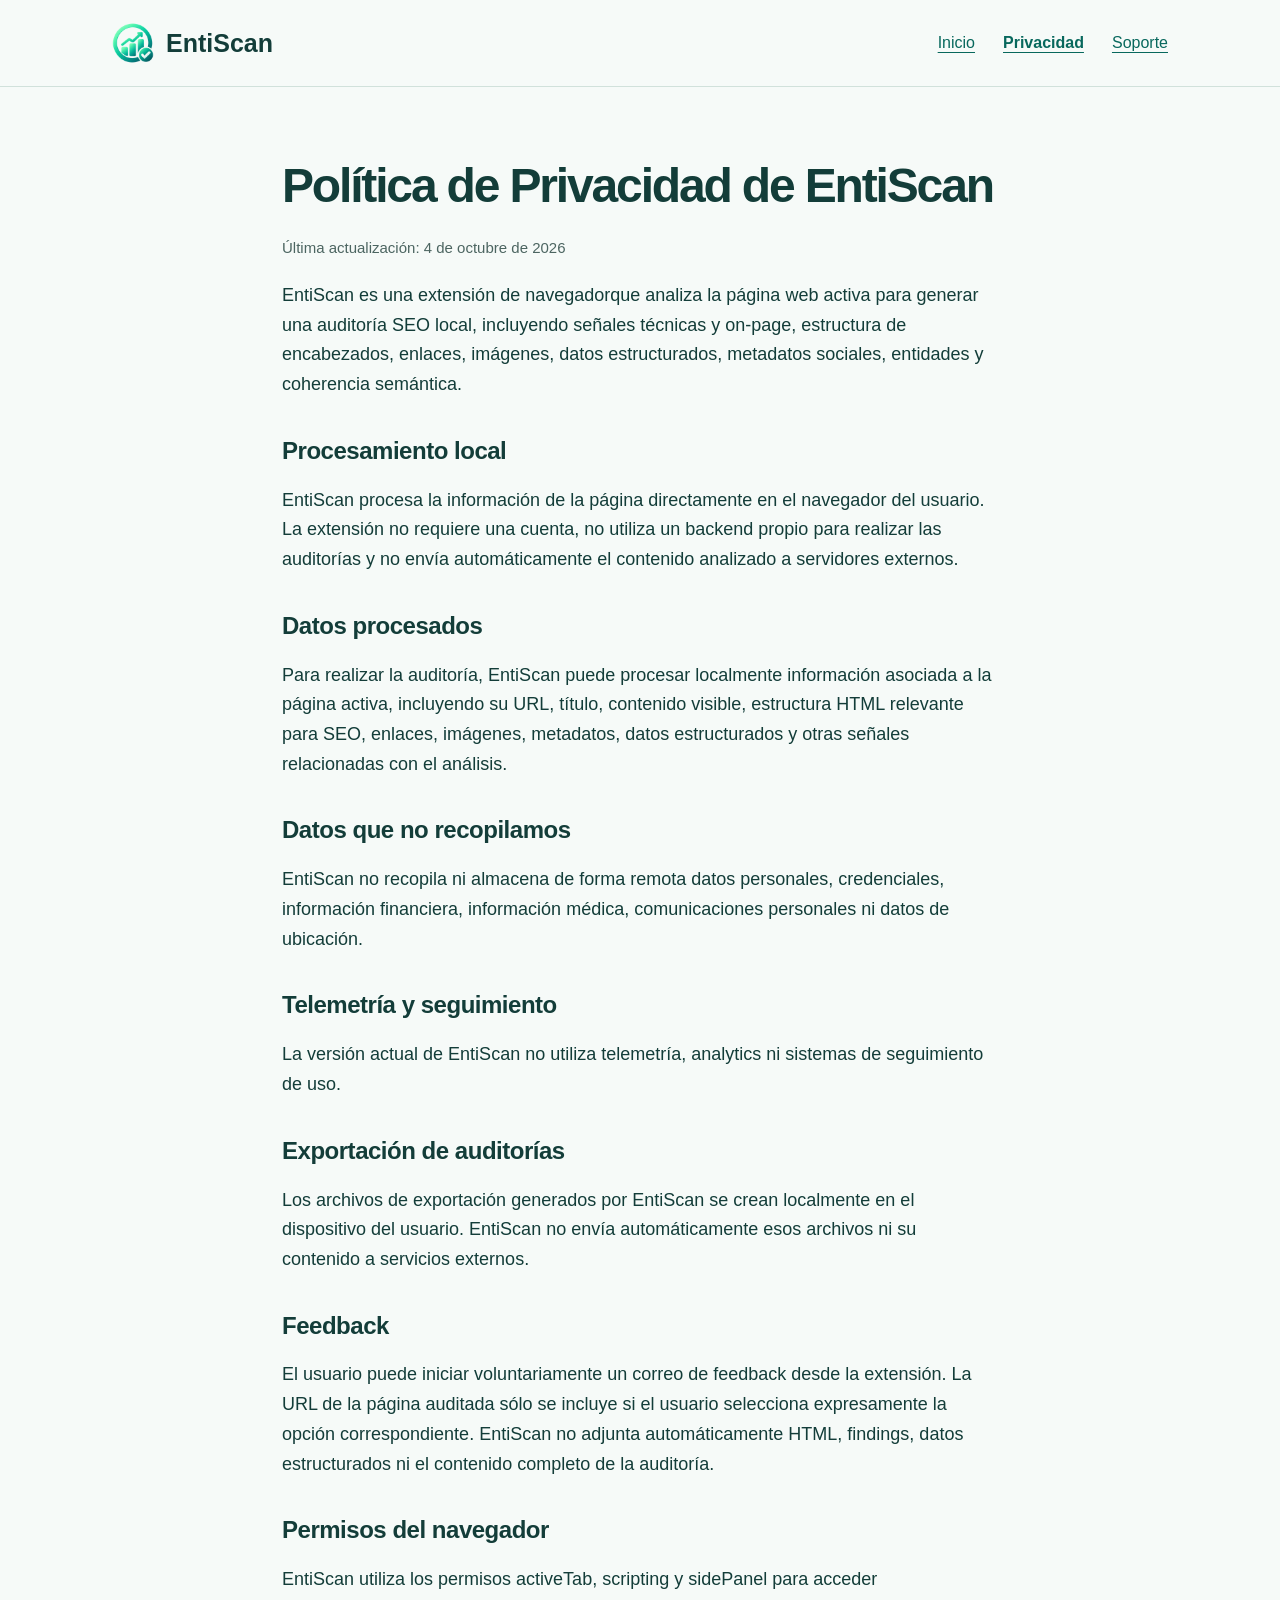
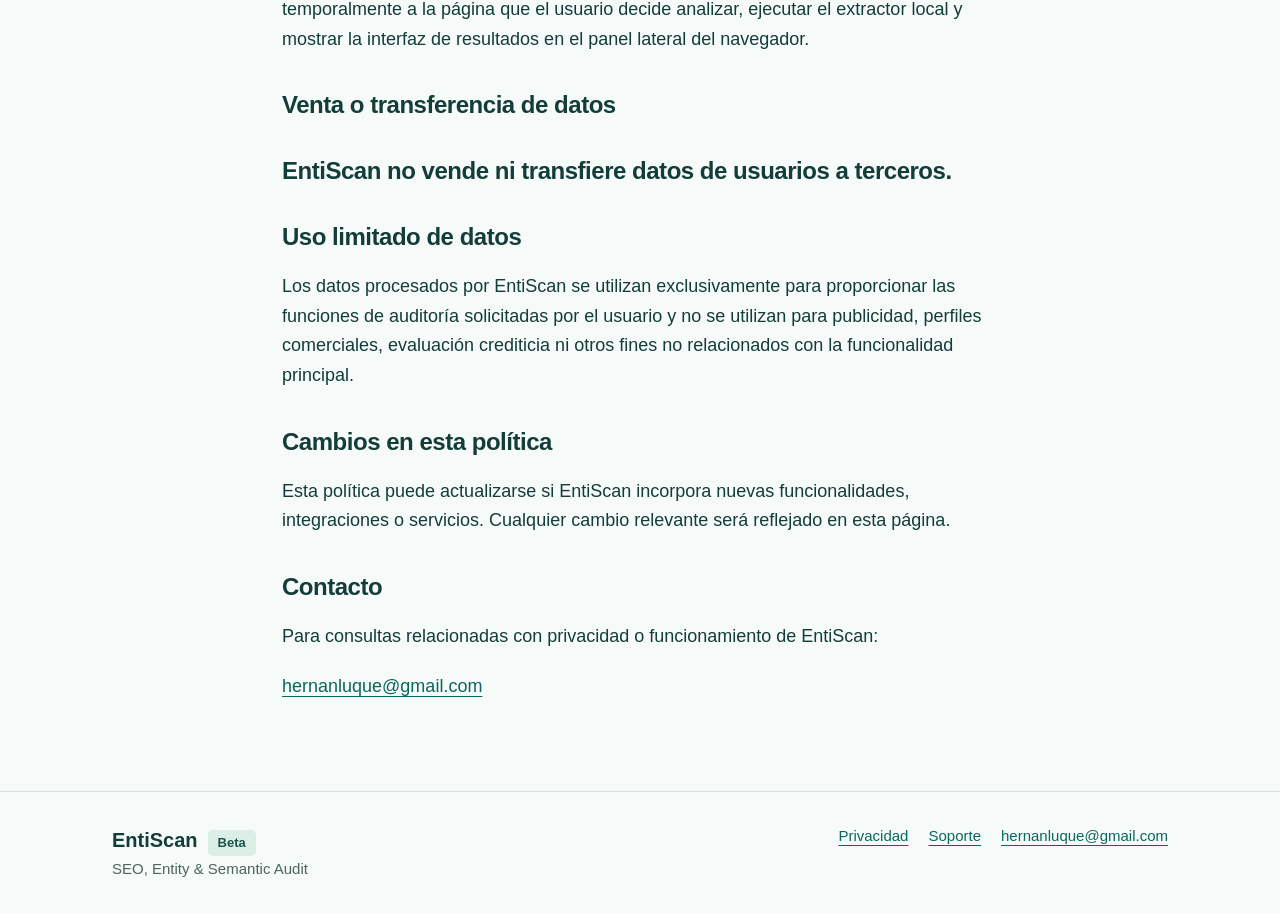
==== privacy/index.html @ ef3b797d "Create minimal EntiScan public site and Pages deployment" ====
<!doctype html>
<html lang="es-AR"><head><meta charset="utf-8"><meta name="viewport" content="width=device-width, initial-scale=1"><title>Política de Privacidad de EntiScan</title><meta name="description" content="Conocé cómo EntiScan procesa las auditorías localmente, sus permisos y su política de privacidad, sin telemetría ni seguimiento."><meta name="robots" content="index, follow"><link rel="canonical" href="https://luquemariano.github.io/entiscan-site/privacy/"><meta property="og:type" content="website"><meta property="og:locale" content="es_AR"><meta property="og:site_name" content="EntiScan"><meta property="og:title" content="Política de Privacidad de EntiScan"><meta property="og:description" content="Conocé cómo EntiScan procesa las auditorías localmente, sus permisos y su política de privacidad, sin telemetría ni seguimiento."><meta property="og:url" content="https://luquemariano.github.io/entiscan-site/privacy/"><meta property="og:image" content="https://luquemariano.github.io/entiscan-site/assets/entiscan.png"><meta property="og:image:alt" content="Icono EntiScan"><link rel="icon" type="image/png" href="../assets/entiscan.png"><link rel="stylesheet" href="../styles.css"></head>
<body><a class="skip" href="#contenido">Saltar al contenido</a><header><div class="wrap bar"><a class="brand" href="../"><img src="../assets/entiscan.png" alt="" width="42" height="42">EntiScan</a><nav aria-label="Navegación principal"><a href="../">Inicio</a><a href="../privacy/" aria-current="page">Privacidad</a><a href="../support/">Soporte</a></nav></div></header><main id="contenido" class="wrap document"><h1>Política de Privacidad de EntiScan</h1><p class="updated">Última actualización: <time datetime="2026-10-04">4 de octubre de 2026</time></p><p>EntiScan es una extensión de navegadorque analiza la página web activa para generar una auditoría SEO local, incluyendo señales técnicas y on-page, estructura de encabezados, enlaces, imágenes, datos estructurados, metadatos sociales, entidades y coherencia semántica.</p><h2>Procesamiento local</h2><p>EntiScan procesa la información de la página directamente en el navegador del usuario. La extensión no requiere una cuenta, no utiliza un backend propio para realizar las auditorías y no envía automáticamente el contenido analizado a servidores externos.</p><h2>Datos procesados</h2><p>Para realizar la auditoría, EntiScan puede procesar localmente información asociada a la página activa, incluyendo su URL, título, contenido visible, estructura HTML relevante para SEO, enlaces, imágenes, metadatos, datos estructurados y otras señales relacionadas con el análisis.</p><h2>Datos que no recopilamos</h2><p>EntiScan no recopila ni almacena de forma remota datos personales, credenciales, información financiera, información médica, comunicaciones personales ni datos de ubicación.</p><h2>Telemetría y seguimiento</h2><p>La versión actual de EntiScan no utiliza telemetría, analytics ni sistemas de seguimiento de uso.</p><h2>Exportación de auditorías</h2><p>Los archivos de exportación generados por EntiScan se crean localmente en el dispositivo del usuario. EntiScan no envía automáticamente esos archivos ni su contenido a servicios externos.</p><h2>Feedback</h2><p>El usuario puede iniciar voluntariamente un correo de feedback desde la extensión. La URL de la página auditada sólo se incluye si el usuario selecciona expresamente la opción correspondiente. EntiScan no adjunta automáticamente HTML, findings, datos estructurados ni el contenido completo de la auditoría.</p><h2>Permisos del navegador</h2><p>EntiScan utiliza los permisos activeTab, scripting y sidePanel para acceder temporalmente a la página que el usuario decide analizar, ejecutar el extractor local y mostrar la interfaz de resultados en el panel lateral del navegador.</p><h2>Venta o transferencia de datos</h2><h2>EntiScan no vende ni transfiere datos de usuarios a terceros.</h2><h2>Uso limitado de datos</h2><p>Los datos procesados por EntiScan se utilizan exclusivamente para proporcionar las funciones de auditoría solicitadas por el usuario y no se utilizan para publicidad, perfiles comerciales, evaluación crediticia ni otros fines no relacionados con la funcionalidad principal.</p><h2>Cambios en esta política</h2><p>Esta política puede actualizarse si EntiScan incorpora nuevas funcionalidades, integraciones o servicios. Cualquier cambio relevante será reflejado en esta página.</p><h2>Contacto</h2><p>Para consultas relacionadas con privacidad o funcionamiento de EntiScan:</p><p><a href="mailto:hernanluque@gmail.com">hernanluque@gmail.com</a></p></main><footer><div class="wrap footer-row"><div><strong>EntiScan</strong><span class="badge">Beta</span><br>SEO, Entity &amp; Semantic Audit</div><div class="footer-links"><a href="../privacy/">Privacidad</a><a href="../support/">Soporte</a><a href="mailto:hernanluque@gmail.com">hernanluque@gmail.com</a></div></div></footer></body></html>
---- styles.css ----
:root{--ink:#133d39;--muted:#4c6561;--teal:#08685d;--line:#d1e1db;--paper:#f6faf8;--white:#fff;--radius:18px}*{box-sizing:border-box}body{margin:0;background:var(--paper);color:var(--ink);font-family:Calibri,'Segoe UI',sans-serif;font-size:18px;line-height:1.65}a{color:var(--teal);text-underline-offset:4px}a:hover{text-decoration-thickness:2px}:focus-visible{outline:3px solid #b55a12;outline-offset:5px}.skip{position:absolute;left:16px;top:-100px;background:white;padding:12px;z-index:2}.skip:focus{top:12px}.wrap{max-width:1120px;margin:auto;padding:0 32px}header{border-bottom:1px solid var(--line)}.bar{display:flex;align-items:center;justify-content:space-between;gap:24px;padding-top:22px;padding-bottom:22px}.brand{display:flex;align-items:center;gap:12px;text-decoration:none;color:var(--ink);font-size:25px;font-weight:700}.brand img{width:42px;height:42px}nav{display:flex;gap:28px;font-size:16px}nav a{padding:8px 0}nav [aria-current]{font-weight:700}.hero{padding:78px 0 70px;display:grid;grid-template-columns:1.4fr 1fr;gap:70px;align-items:center}.descriptor{font-size:15px;letter-spacing:.04em}.badge{display:inline-block;background:#daeee6;color:#175547;padding:2px 10px;border-radius:5px;font-size:13px;font-weight:700;margin-left:10px}h1{font-size:clamp(38px,5vw,66px);line-height:1.08;letter-spacing:-.045em;margin:24px 0}h2{line-height:1.25;font-size:26px;letter-spacing:-.02em}p{margin:0 0 20px}.intro{color:var(--muted);font-size:20px;max-width:660px}.actions{display:flex;gap:22px;align-items:center;flex-wrap:wrap;margin-top:30px}.store{display:inline-block;border:0;border-radius:8px;background:var(--ink);color:white;padding:14px 20px;font:inherit;font-weight:600}.store small{display:block;font-size:13px;font-weight:400;color:#d4e7e1}.note{font-size:14px;color:var(--muted);margin-top:12px}.evidence{background:#e5f1eb;border:1px solid #c5ddd2;border-radius:var(--radius);padding:32px}.evidence img{width:86px;height:86px;margin-bottom:30px}.evidence h2{font-size:30px;margin:0 0 16px}.evidence ul{list-style:none;padding:0;margin:0}.evidence li{padding:12px 0;border-top:1px solid #bfd7cc}.evidence li::before{content:'✓';margin-right:12px;color:var(--teal)}.features{border-top:1px solid var(--line);padding:32px 0 60px}.feature{display:grid;grid-template-columns:60px 270px 1fr;gap:18px;border-bottom:1px solid var(--line);padding:24px 0;align-items:baseline}.feature span{font-size:14px;color:var(--teal)}.feature h2{font-size:21px;margin:0}.feature p{margin:0;color:var(--muted)}footer{border-top:1px solid var(--line);padding:32px 0;font-size:15px;color:var(--muted)}.footer-row{display:flex;justify-content:space-between;gap:24px;flex-wrap:wrap}.footer-row strong{color:var(--ink);font-size:20px}.footer-links{display:flex;gap:20px;flex-wrap:wrap}.document{max-width:780px;padding-top:55px;padding-bottom:70px}.document h1{font-size:clamp(36px,5vw,48px);margin-top:18px}.document h2{margin-top:36px;font-size:24px}.document li{padding:5px 0}.updated{font-size:15px;color:var(--muted)}code{font-size:.9em}@media(max-width:760px){.wrap{padding-left:22px;padding-right:22px}.bar{gap:14px;flex-wrap:wrap}nav{gap:22px}.hero{grid-template-columns:1fr;gap:32px;padding:42px 0}.evidence{padding:24px}.evidence img{margin-bottom:16px}.feature{grid-template-columns:30px 1fr;gap:12px}.feature p{grid-column:2}.intro{font-size:18px}.document{padding-top:32px}}
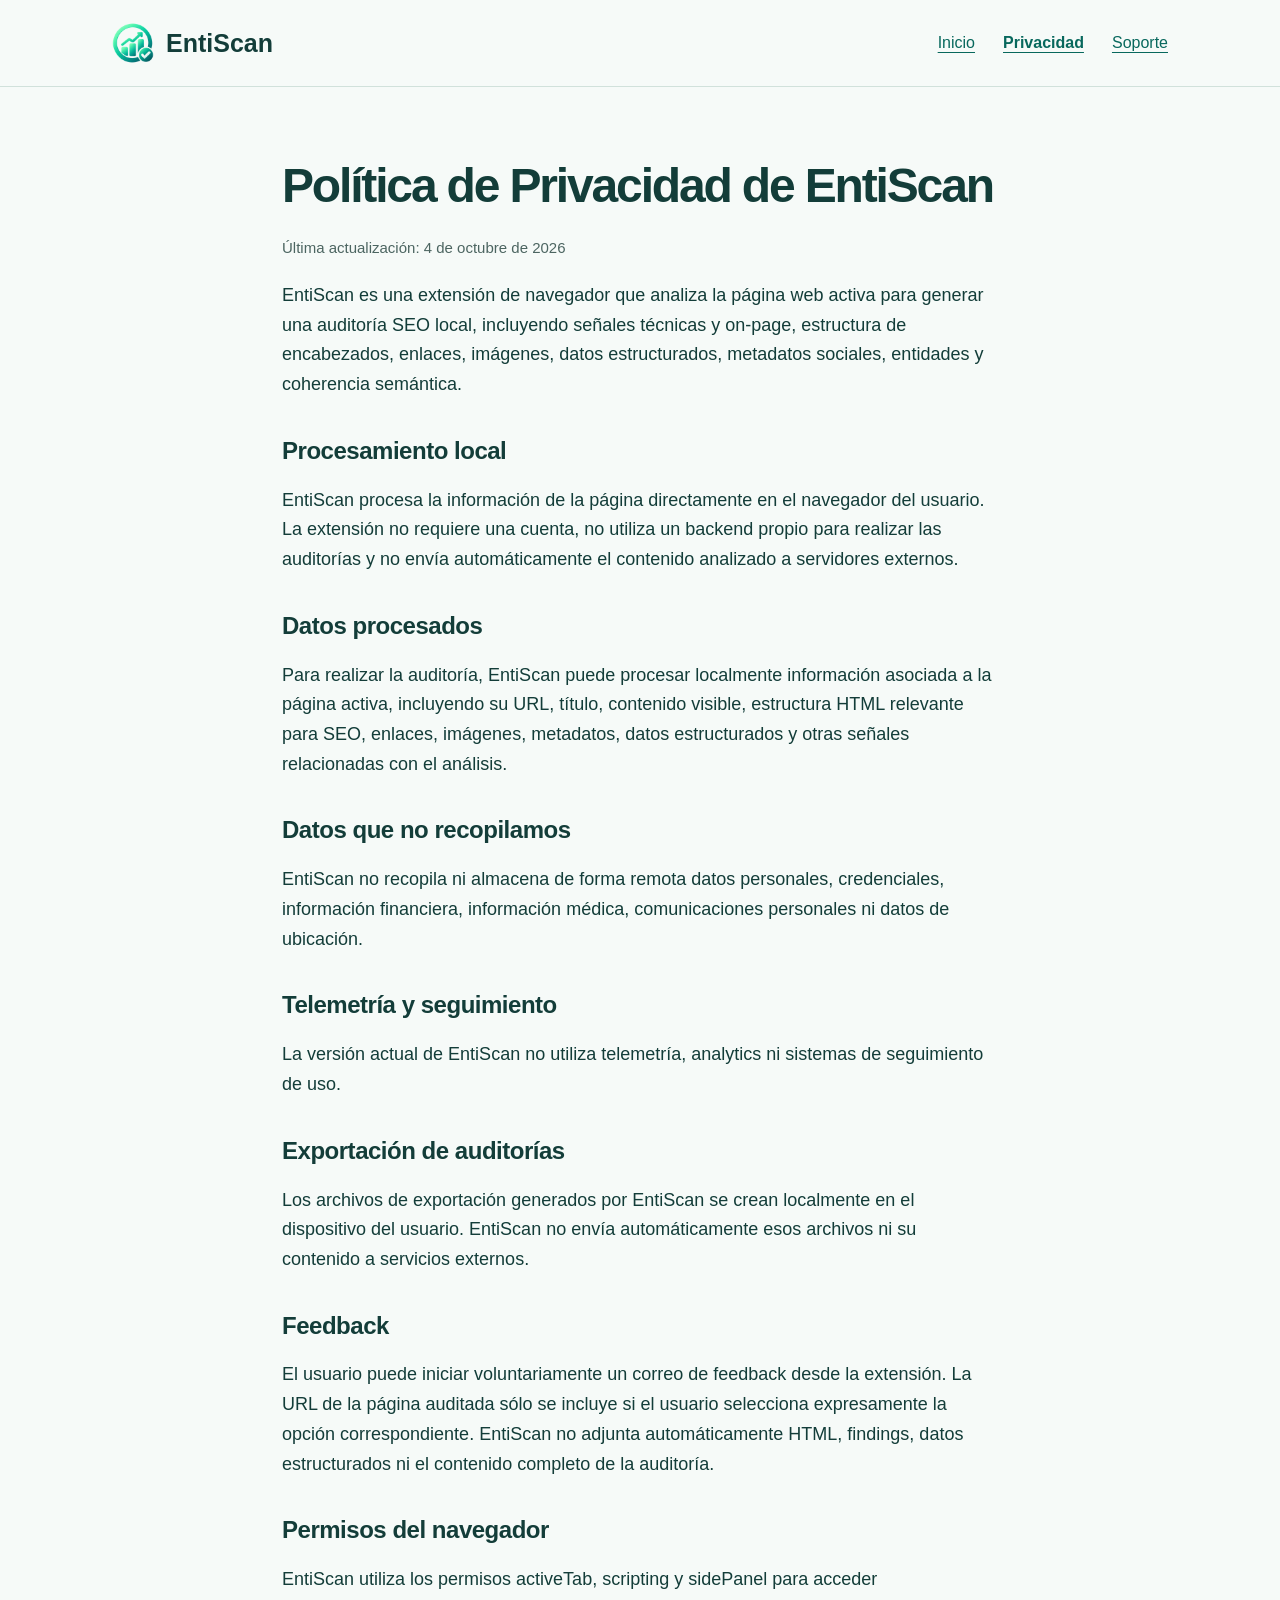
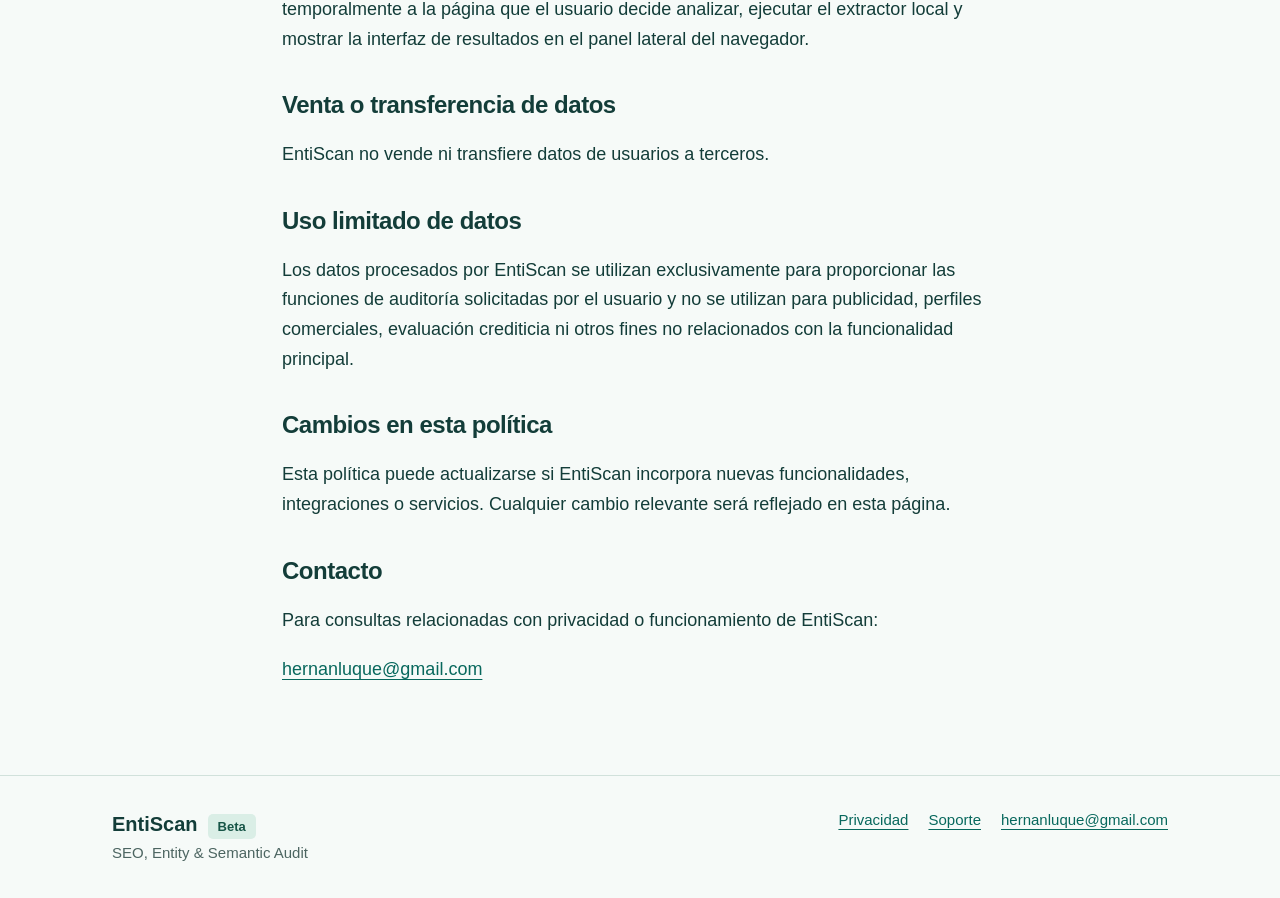
==== commit 63835df1: "Polish privacy text and semantic markup" ====
--- a/privacy/index.html
+++ b/privacy/index.html
@@ -1,3 +1,3 @@
 <!doctype html>
 <html lang="es-AR"><head><meta charset="utf-8"><meta name="viewport" content="width=device-width, initial-scale=1"><title>Política de Privacidad de EntiScan</title><meta name="description" content="Conocé cómo EntiScan procesa las auditorías localmente, sus permisos y su política de privacidad, sin telemetría ni seguimiento."><meta name="robots" content="index, follow"><link rel="canonical" href="https://luquemariano.github.io/entiscan-site/privacy/"><meta property="og:type" content="website"><meta property="og:locale" content="es_AR"><meta property="og:site_name" content="EntiScan"><meta property="og:title" content="Política de Privacidad de EntiScan"><meta property="og:description" content="Conocé cómo EntiScan procesa las auditorías localmente, sus permisos y su política de privacidad, sin telemetría ni seguimiento."><meta property="og:url" content="https://luquemariano.github.io/entiscan-site/privacy/"><meta property="og:image" content="https://luquemariano.github.io/entiscan-site/assets/entiscan.png"><meta property="og:image:alt" content="Icono EntiScan"><link rel="icon" type="image/png" href="../assets/entiscan.png"><link rel="stylesheet" href="../styles.css"></head>
-<body><a class="skip" href="#contenido">Saltar al contenido</a><header><div class="wrap bar"><a class="brand" href="../"><img src="../assets/entiscan.png" alt="" width="42" height="42">EntiScan</a><nav aria-label="Navegación principal"><a href="../">Inicio</a><a href="../privacy/" aria-current="page">Privacidad</a><a href="../support/">Soporte</a></nav></div></header><main id="contenido" class="wrap document"><h1>Política de Privacidad de EntiScan</h1><p class="updated">Última actualización: <time datetime="2026-10-04">4 de octubre de 2026</time></p><p>EntiScan es una extensión de navegadorque analiza la página web activa para generar una auditoría SEO local, incluyendo señales técnicas y on-page, estructura de encabezados, enlaces, imágenes, datos estructurados, metadatos sociales, entidades y coherencia semántica.</p><h2>Procesamiento local</h2><p>EntiScan procesa la información de la página directamente en el navegador del usuario. La extensión no requiere una cuenta, no utiliza un backend propio para realizar las auditorías y no envía automáticamente el contenido analizado a servidores externos.</p><h2>Datos procesados</h2><p>Para realizar la auditoría, EntiScan puede procesar localmente información asociada a la página activa, incluyendo su URL, título, contenido visible, estructura HTML relevante para SEO, enlaces, imágenes, metadatos, datos estructurados y otras señales relacionadas con el análisis.</p><h2>Datos que no recopilamos</h2><p>EntiScan no recopila ni almacena de forma remota datos personales, credenciales, información financiera, información médica, comunicaciones personales ni datos de ubicación.</p><h2>Telemetría y seguimiento</h2><p>La versión actual de EntiScan no utiliza telemetría, analytics ni sistemas de seguimiento de uso.</p><h2>Exportación de auditorías</h2><p>Los archivos de exportación generados por EntiScan se crean localmente en el dispositivo del usuario. EntiScan no envía automáticamente esos archivos ni su contenido a servicios externos.</p><h2>Feedback</h2><p>El usuario puede iniciar voluntariamente un correo de feedback desde la extensión. La URL de la página auditada sólo se incluye si el usuario selecciona expresamente la opción correspondiente. EntiScan no adjunta automáticamente HTML, findings, datos estructurados ni el contenido completo de la auditoría.</p><h2>Permisos del navegador</h2><p>EntiScan utiliza los permisos activeTab, scripting y sidePanel para acceder temporalmente a la página que el usuario decide analizar, ejecutar el extractor local y mostrar la interfaz de resultados en el panel lateral del navegador.</p><h2>Venta o transferencia de datos</h2><h2>EntiScan no vende ni transfiere datos de usuarios a terceros.</h2><h2>Uso limitado de datos</h2><p>Los datos procesados por EntiScan se utilizan exclusivamente para proporcionar las funciones de auditoría solicitadas por el usuario y no se utilizan para publicidad, perfiles comerciales, evaluación crediticia ni otros fines no relacionados con la funcionalidad principal.</p><h2>Cambios en esta política</h2><p>Esta política puede actualizarse si EntiScan incorpora nuevas funcionalidades, integraciones o servicios. Cualquier cambio relevante será reflejado en esta página.</p><h2>Contacto</h2><p>Para consultas relacionadas con privacidad o funcionamiento de EntiScan:</p><p><a href="mailto:hernanluque@gmail.com">hernanluque@gmail.com</a></p></main><footer><div class="wrap footer-row"><div><strong>EntiScan</strong><span class="badge">Beta</span><br>SEO, Entity &amp; Semantic Audit</div><div class="footer-links"><a href="../privacy/">Privacidad</a><a href="../support/">Soporte</a><a href="mailto:hernanluque@gmail.com">hernanluque@gmail.com</a></div></div></footer></body></html>+<body><a class="skip" href="#contenido">Saltar al contenido</a><header><div class="wrap bar"><a class="brand" href="../"><img src="../assets/entiscan.png" alt="" width="42" height="42">EntiScan</a><nav aria-label="Navegación principal"><a href="../">Inicio</a><a href="../privacy/" aria-current="page">Privacidad</a><a href="../support/">Soporte</a></nav></div></header><main id="contenido" class="wrap document"><h1>Política de Privacidad de EntiScan</h1><p class="updated">Última actualización: <time datetime="2026-10-04">4 de octubre de 2026</time></p><p>EntiScan es una extensión de navegador que analiza la página web activa para generar una auditoría SEO local, incluyendo señales técnicas y on-page, estructura de encabezados, enlaces, imágenes, datos estructurados, metadatos sociales, entidades y coherencia semántica.</p><h2>Procesamiento local</h2><p>EntiScan procesa la información de la página directamente en el navegador del usuario. La extensión no requiere una cuenta, no utiliza un backend propio para realizar las auditorías y no envía automáticamente el contenido analizado a servidores externos.</p><h2>Datos procesados</h2><p>Para realizar la auditoría, EntiScan puede procesar localmente información asociada a la página activa, incluyendo su URL, título, contenido visible, estructura HTML relevante para SEO, enlaces, imágenes, metadatos, datos estructurados y otras señales relacionadas con el análisis.</p><h2>Datos que no recopilamos</h2><p>EntiScan no recopila ni almacena de forma remota datos personales, credenciales, información financiera, información médica, comunicaciones personales ni datos de ubicación.</p><h2>Telemetría y seguimiento</h2><p>La versión actual de EntiScan no utiliza telemetría, analytics ni sistemas de seguimiento de uso.</p><h2>Exportación de auditorías</h2><p>Los archivos de exportación generados por EntiScan se crean localmente en el dispositivo del usuario. EntiScan no envía automáticamente esos archivos ni su contenido a servicios externos.</p><h2>Feedback</h2><p>El usuario puede iniciar voluntariamente un correo de feedback desde la extensión. La URL de la página auditada sólo se incluye si el usuario selecciona expresamente la opción correspondiente. EntiScan no adjunta automáticamente HTML, findings, datos estructurados ni el contenido completo de la auditoría.</p><h2>Permisos del navegador</h2><p>EntiScan utiliza los permisos activeTab, scripting y sidePanel para acceder temporalmente a la página que el usuario decide analizar, ejecutar el extractor local y mostrar la interfaz de resultados en el panel lateral del navegador.</p><h2>Venta o transferencia de datos</h2><p>EntiScan no vende ni transfiere datos de usuarios a terceros.</p><h2>Uso limitado de datos</h2><p>Los datos procesados por EntiScan se utilizan exclusivamente para proporcionar las funciones de auditoría solicitadas por el usuario y no se utilizan para publicidad, perfiles comerciales, evaluación crediticia ni otros fines no relacionados con la funcionalidad principal.</p><h2>Cambios en esta política</h2><p>Esta política puede actualizarse si EntiScan incorpora nuevas funcionalidades, integraciones o servicios. Cualquier cambio relevante será reflejado en esta página.</p><h2>Contacto</h2><p>Para consultas relacionadas con privacidad o funcionamiento de EntiScan:</p><p><a href="mailto:hernanluque@gmail.com">hernanluque@gmail.com</a></p></main><footer><div class="wrap footer-row"><div><strong>EntiScan</strong><span class="badge">Beta</span><br>SEO, Entity &amp; Semantic Audit</div><div class="footer-links"><a href="../privacy/">Privacidad</a><a href="../support/">Soporte</a><a href="mailto:hernanluque@gmail.com">hernanluque@gmail.com</a></div></div></footer></body></html>
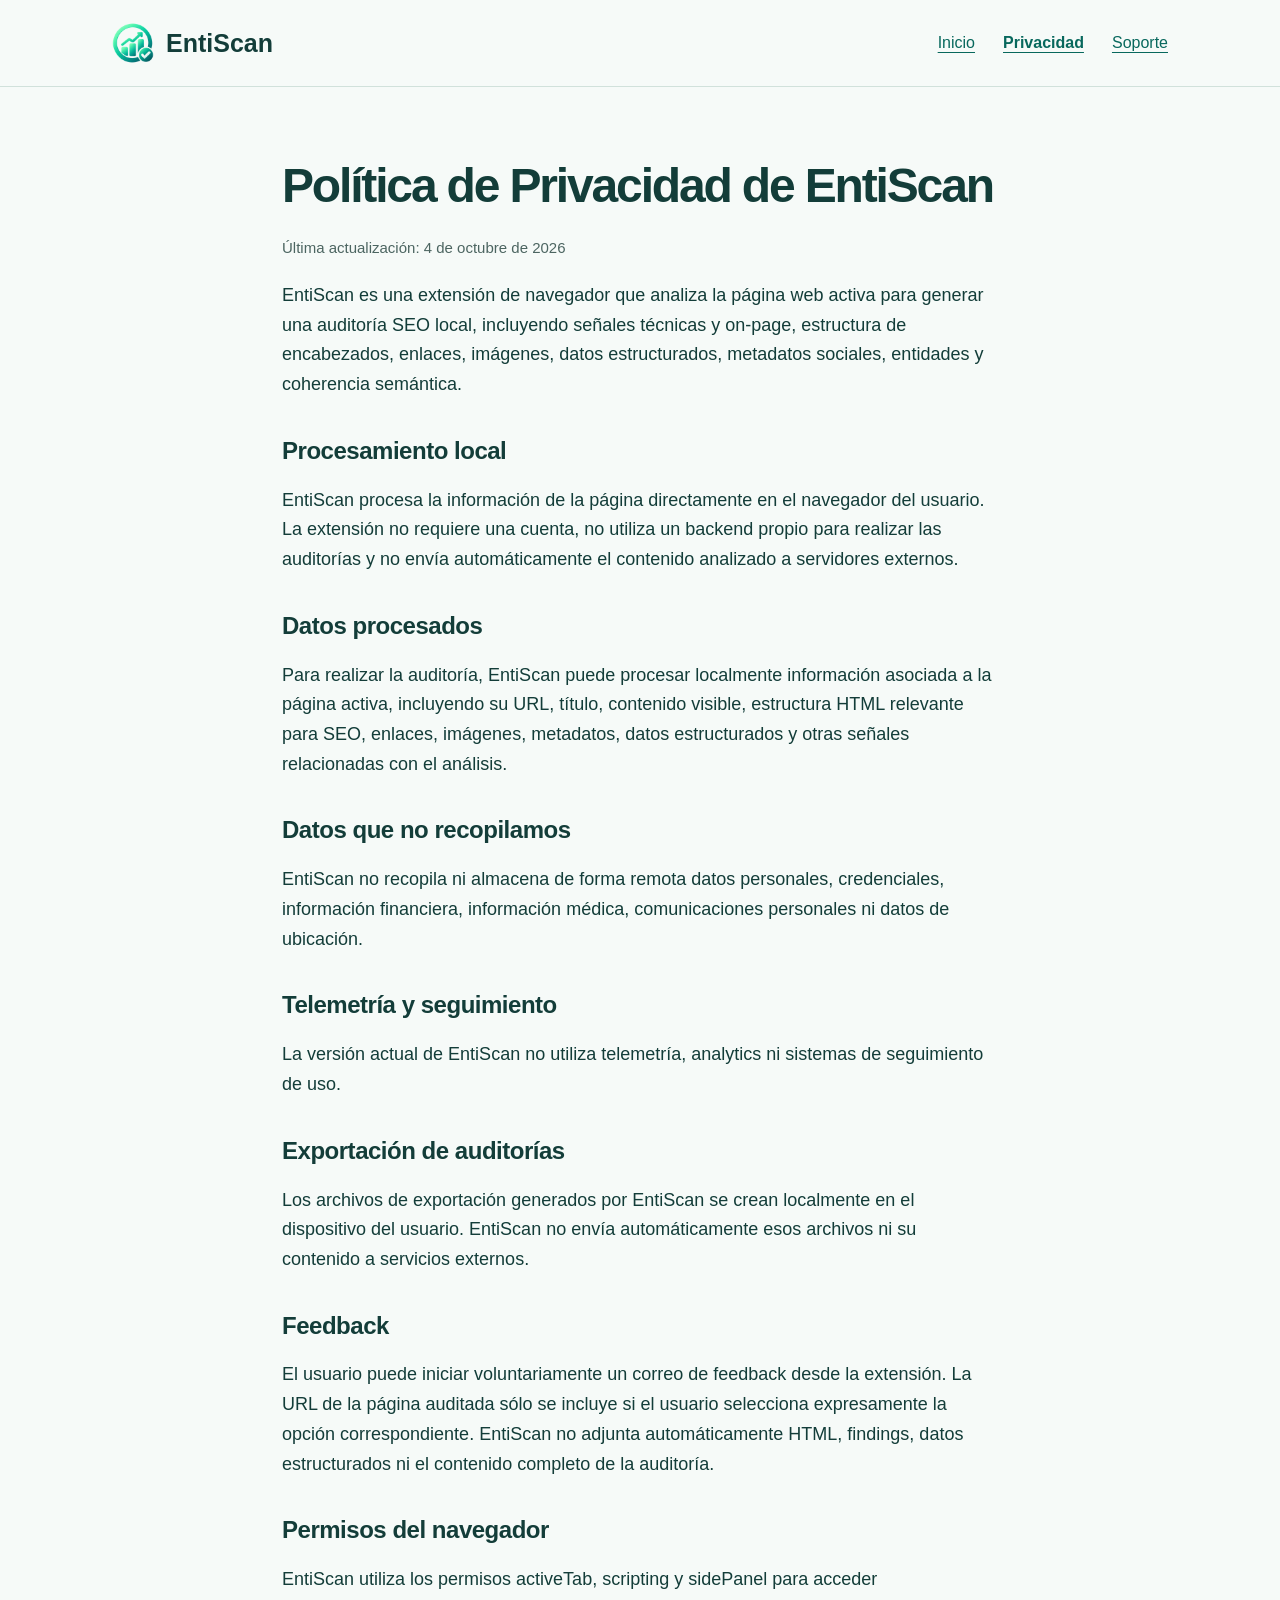
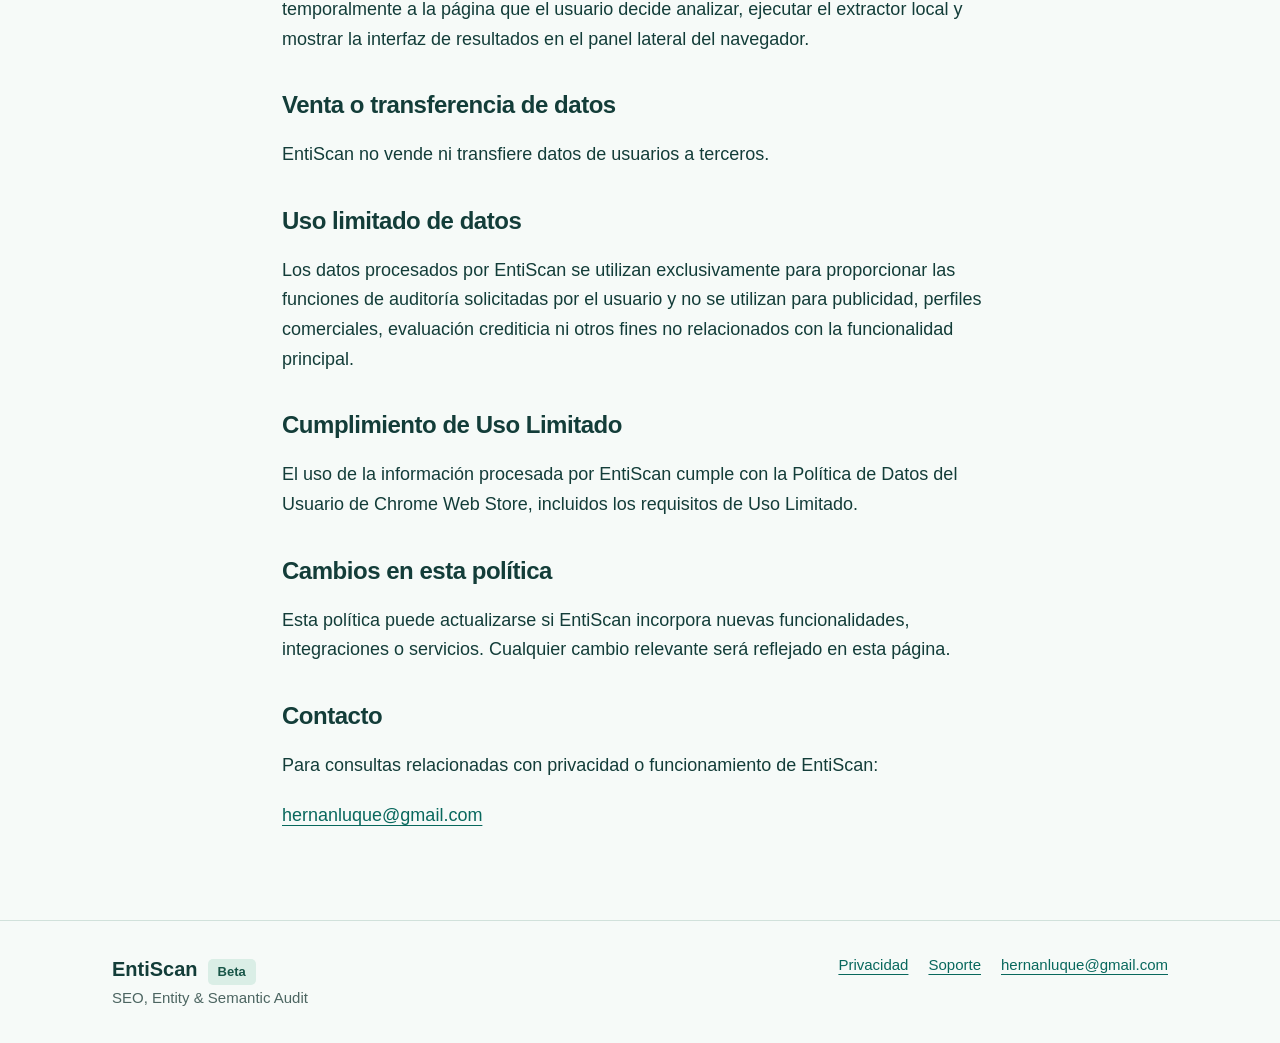
==== commit 83eaa7f8: "Add Limited Use compliance statement to privacy policy" ====
--- a/privacy/index.html
+++ b/privacy/index.html
@@ -1,3 +1,8 @@
-<!doctype html>
+<!DOCTYPE html>
 <html lang="es-AR"><head><meta charset="utf-8"><meta name="viewport" content="width=device-width, initial-scale=1"><title>Política de Privacidad de EntiScan</title><meta name="description" content="Conocé cómo EntiScan procesa las auditorías localmente, sus permisos y su política de privacidad, sin telemetría ni seguimiento."><meta name="robots" content="index, follow"><link rel="canonical" href="https://luquemariano.github.io/entiscan-site/privacy/"><meta property="og:type" content="website"><meta property="og:locale" content="es_AR"><meta property="og:site_name" content="EntiScan"><meta property="og:title" content="Política de Privacidad de EntiScan"><meta property="og:description" content="Conocé cómo EntiScan procesa las auditorías localmente, sus permisos y su política de privacidad, sin telemetría ni seguimiento."><meta property="og:url" content="https://luquemariano.github.io/entiscan-site/privacy/"><meta property="og:image" content="https://luquemariano.github.io/entiscan-site/assets/entiscan.png"><meta property="og:image:alt" content="Icono EntiScan"><link rel="icon" type="image/png" href="../assets/entiscan.png"><link rel="stylesheet" href="../styles.css"></head>
-<body><a class="skip" href="#contenido">Saltar al contenido</a><header><div class="wrap bar"><a class="brand" href="../"><img src="../assets/entiscan.png" alt="" width="42" height="42">EntiScan</a><nav aria-label="Navegación principal"><a href="../">Inicio</a><a href="../privacy/" aria-current="page">Privacidad</a><a href="../support/">Soporte</a></nav></div></header><main id="contenido" class="wrap document"><h1>Política de Privacidad de EntiScan</h1><p class="updated">Última actualización: <time datetime="2026-10-04">4 de octubre de 2026</time></p><p>EntiScan es una extensión de navegador que analiza la página web activa para generar una auditoría SEO local, incluyendo señales técnicas y on-page, estructura de encabezados, enlaces, imágenes, datos estructurados, metadatos sociales, entidades y coherencia semántica.</p><h2>Procesamiento local</h2><p>EntiScan procesa la información de la página directamente en el navegador del usuario. La extensión no requiere una cuenta, no utiliza un backend propio para realizar las auditorías y no envía automáticamente el contenido analizado a servidores externos.</p><h2>Datos procesados</h2><p>Para realizar la auditoría, EntiScan puede procesar localmente información asociada a la página activa, incluyendo su URL, título, contenido visible, estructura HTML relevante para SEO, enlaces, imágenes, metadatos, datos estructurados y otras señales relacionadas con el análisis.</p><h2>Datos que no recopilamos</h2><p>EntiScan no recopila ni almacena de forma remota datos personales, credenciales, información financiera, información médica, comunicaciones personales ni datos de ubicación.</p><h2>Telemetría y seguimiento</h2><p>La versión actual de EntiScan no utiliza telemetría, analytics ni sistemas de seguimiento de uso.</p><h2>Exportación de auditorías</h2><p>Los archivos de exportación generados por EntiScan se crean localmente en el dispositivo del usuario. EntiScan no envía automáticamente esos archivos ni su contenido a servicios externos.</p><h2>Feedback</h2><p>El usuario puede iniciar voluntariamente un correo de feedback desde la extensión. La URL de la página auditada sólo se incluye si el usuario selecciona expresamente la opción correspondiente. EntiScan no adjunta automáticamente HTML, findings, datos estructurados ni el contenido completo de la auditoría.</p><h2>Permisos del navegador</h2><p>EntiScan utiliza los permisos activeTab, scripting y sidePanel para acceder temporalmente a la página que el usuario decide analizar, ejecutar el extractor local y mostrar la interfaz de resultados en el panel lateral del navegador.</p><h2>Venta o transferencia de datos</h2><p>EntiScan no vende ni transfiere datos de usuarios a terceros.</p><h2>Uso limitado de datos</h2><p>Los datos procesados por EntiScan se utilizan exclusivamente para proporcionar las funciones de auditoría solicitadas por el usuario y no se utilizan para publicidad, perfiles comerciales, evaluación crediticia ni otros fines no relacionados con la funcionalidad principal.</p><h2>Cambios en esta política</h2><p>Esta política puede actualizarse si EntiScan incorpora nuevas funcionalidades, integraciones o servicios. Cualquier cambio relevante será reflejado en esta página.</p><h2>Contacto</h2><p>Para consultas relacionadas con privacidad o funcionamiento de EntiScan:</p><p><a href="mailto:hernanluque@gmail.com">hernanluque@gmail.com</a></p></main><footer><div class="wrap footer-row"><div><strong>EntiScan</strong><span class="badge">Beta</span><br>SEO, Entity &amp; Semantic Audit</div><div class="footer-links"><a href="../privacy/">Privacidad</a><a href="../support/">Soporte</a><a href="mailto:hernanluque@gmail.com">hernanluque@gmail.com</a></div></div></footer></body></html>+<body><a class="skip" href="#contenido">Saltar al contenido</a><header><div class="wrap bar"><a class="brand" href="../"><img src="../assets/entiscan.png" alt="" width="42" height="42">EntiScan</a><nav aria-label="Navegación principal"><a href="../">Inicio</a><a href="../privacy/" aria-current="page">Privacidad</a><a href="../support/">Soporte</a></nav></div></header><main id="contenido" class="wrap document"><h1>Política de Privacidad de EntiScan</h1><p class="updated">Última actualización: <time datetime="2026-10-04">4 de octubre de 2026</time></p><p>EntiScan es una extensión de navegador que analiza la página web activa para generar una auditoría SEO local, incluyendo señales técnicas y on-page, estructura de encabezados, enlaces, imágenes, datos estructurados, metadatos sociales, entidades y coherencia semántica.</p><h2>Procesamiento local</h2><p>EntiScan procesa la información de la página directamente en el navegador del usuario. La extensión no requiere una cuenta, no utiliza un backend propio para realizar las auditorías y no envía automáticamente el contenido analizado a servidores externos.</p><h2>Datos procesados</h2><p>Para realizar la auditoría, EntiScan puede procesar localmente información asociada a la página activa, incluyendo su URL, título, contenido visible, estructura HTML relevante para SEO, enlaces, imágenes, metadatos, datos estructurados y otras señales relacionadas con el análisis.</p><h2>Datos que no recopilamos</h2><p>EntiScan no recopila ni almacena de forma remota datos personales, credenciales, información financiera, información médica, comunicaciones personales ni datos de ubicación.</p><h2>Telemetría y seguimiento</h2><p>La versión actual de EntiScan no utiliza telemetría, analytics ni sistemas de seguimiento de uso.</p><h2>Exportación de auditorías</h2><p>Los archivos de exportación generados por EntiScan se crean localmente en el dispositivo del usuario. EntiScan no envía automáticamente esos archivos ni su contenido a servicios externos.</p><h2>Feedback</h2><p>El usuario puede iniciar voluntariamente un correo de feedback desde la extensión. La URL de la página auditada sólo se incluye si el usuario selecciona expresamente la opción correspondiente. EntiScan no adjunta automáticamente HTML, findings, datos estructurados ni el contenido completo de la auditoría.</p><h2>Permisos del navegador</h2><p>EntiScan utiliza los permisos activeTab, scripting y sidePanel para acceder temporalmente a la página que el usuario decide analizar, ejecutar el extractor local y mostrar la interfaz de resultados en el panel lateral del navegador.</p><h2>Venta o transferencia de datos</h2><p>EntiScan no vende ni transfiere datos de usuarios a terceros.</p><h2>Uso limitado de datos</h2><p>Los datos procesados por EntiScan se utilizan exclusivamente para proporcionar las funciones de auditoría solicitadas por el usuario y no se utilizan para publicidad, perfiles comerciales, evaluación crediticia ni otros fines no relacionados con la funcionalidad principal.</p><h2>Cumplimiento de Uso Limitado</h2>
+<p>
+  El uso de la información procesada por EntiScan cumple con la Política de Datos
+  del Usuario de Chrome Web Store, incluidos los requisitos de Uso Limitado.
+</p>
+<h2>Cambios en esta política</h2><p>Esta política puede actualizarse si EntiScan incorpora nuevas funcionalidades, integraciones o servicios. Cualquier cambio relevante será reflejado en esta página.</p><h2>Contacto</h2><p>Para consultas relacionadas con privacidad o funcionamiento de EntiScan:</p><p><a href="mailto:hernanluque@gmail.com">hernanluque@gmail.com</a></p></main><footer><div class="wrap footer-row"><div><strong>EntiScan</strong><span class="badge">Beta</span><br>SEO, Entity &amp; Semantic Audit</div><div class="footer-links"><a href="../privacy/">Privacidad</a><a href="../support/">Soporte</a><a href="mailto:hernanluque@gmail.com">hernanluque@gmail.com</a></div></div></footer></body></html>
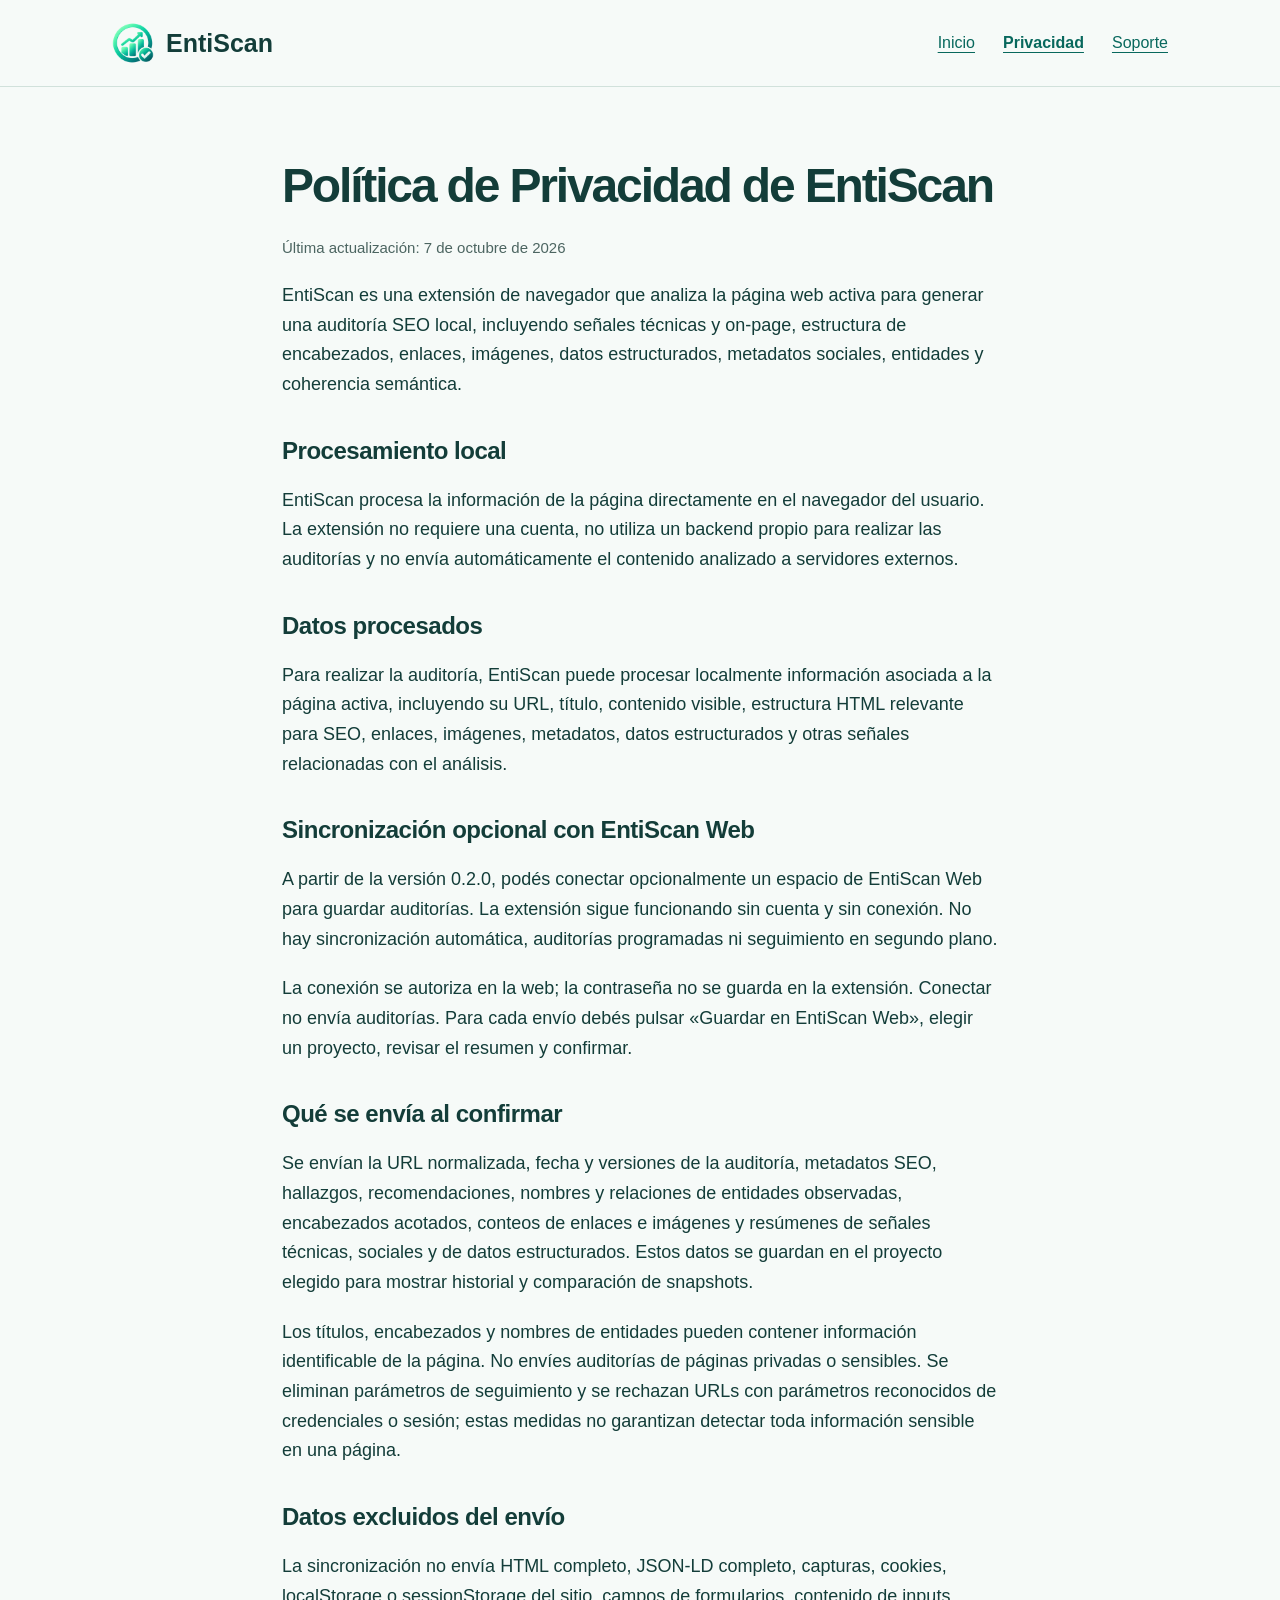
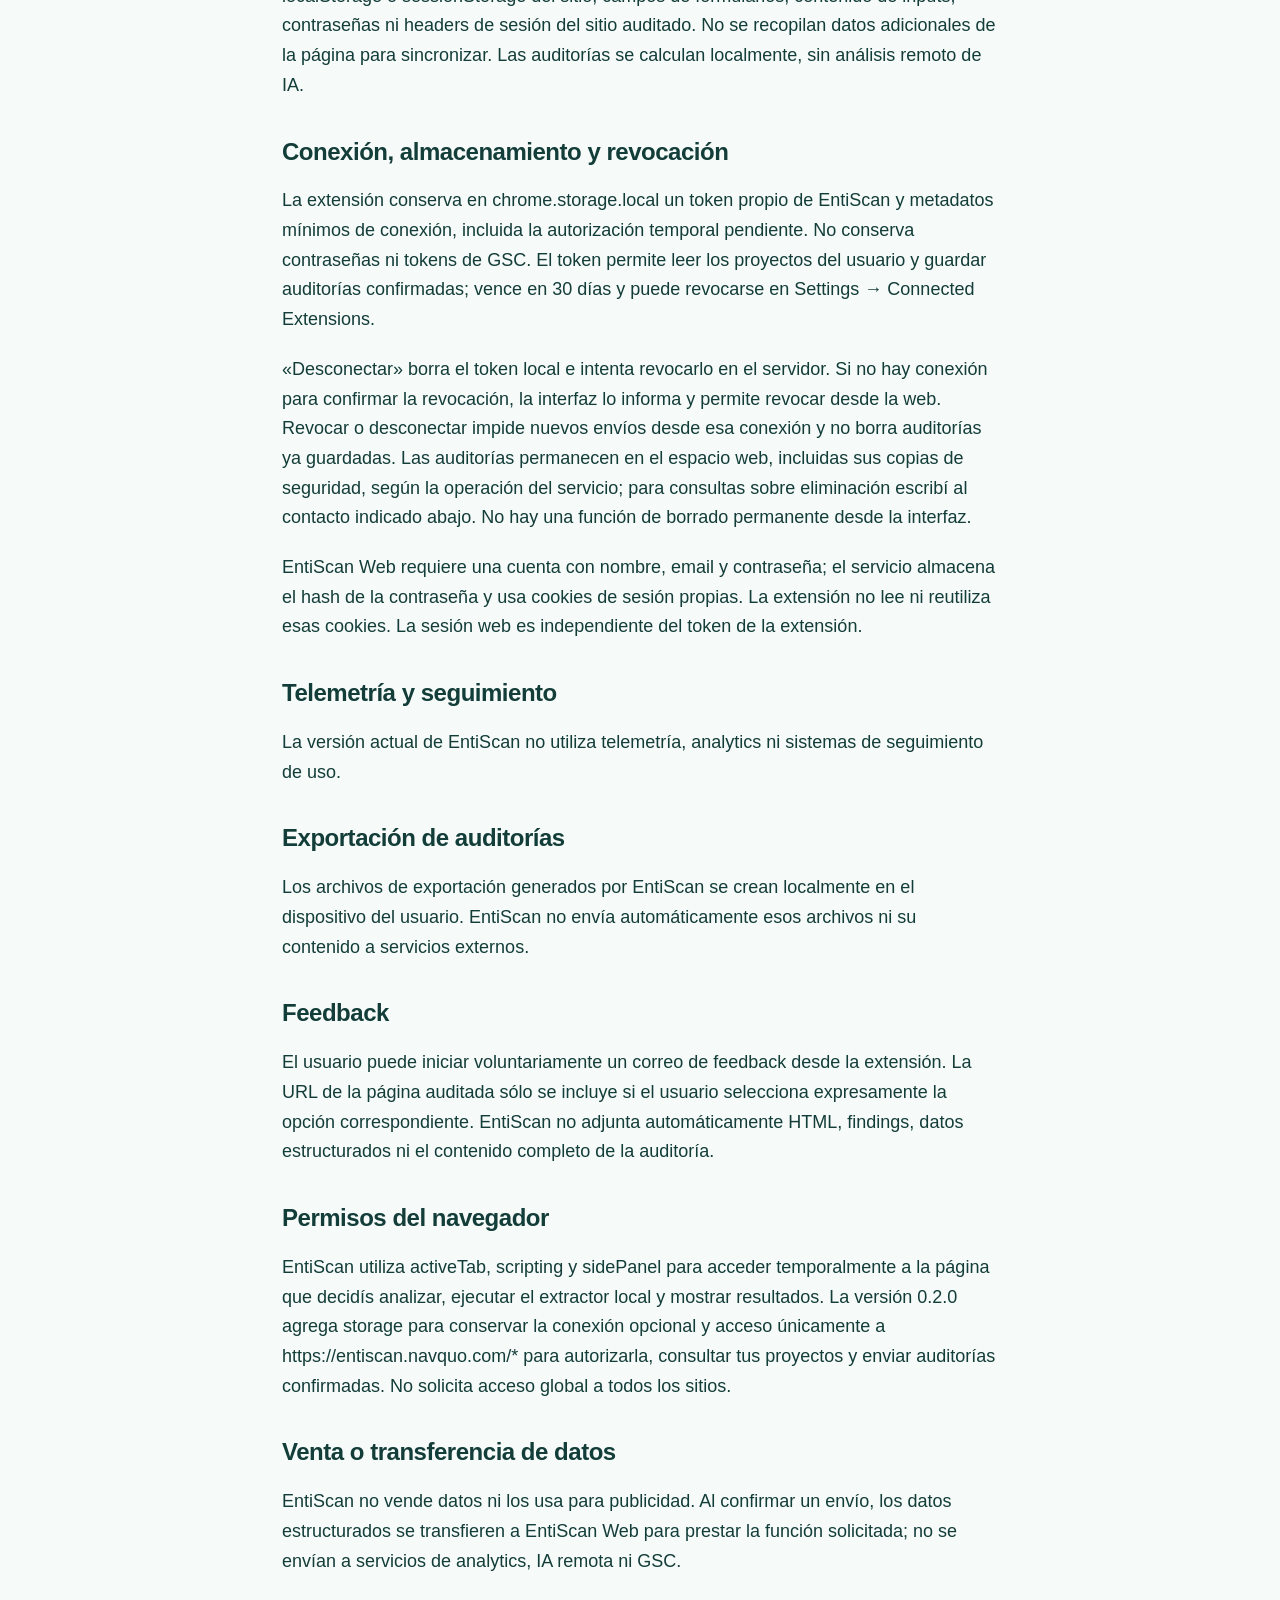
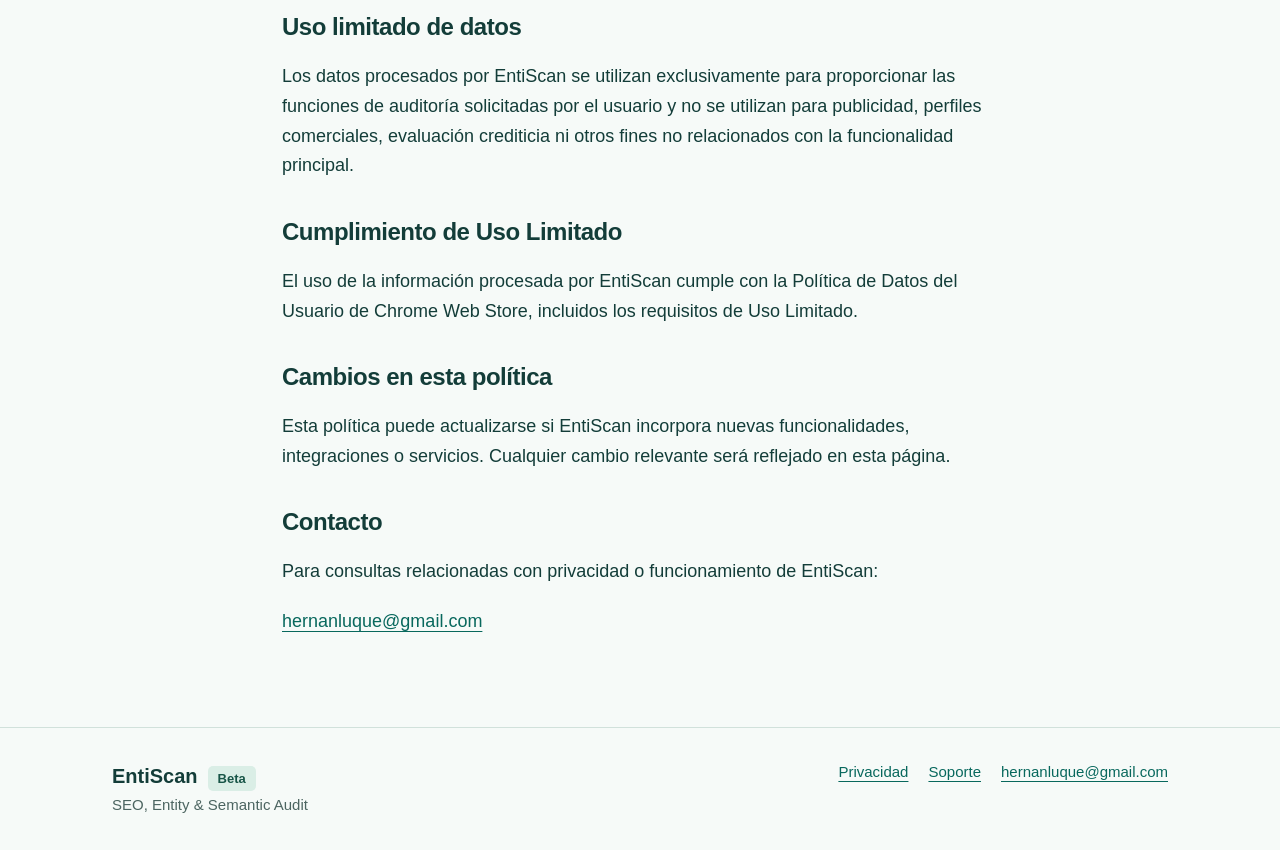
==== commit 0d164dd5: "docs: describe optional explicit web sync privacy for F15" ====
--- a/privacy/index.html
+++ b/privacy/index.html
@@ -1,6 +1,6 @@
 <!DOCTYPE html>
 <html lang="es-AR"><head><meta charset="utf-8"><meta name="viewport" content="width=device-width, initial-scale=1"><title>Política de Privacidad de EntiScan</title><meta name="description" content="Conocé cómo EntiScan procesa las auditorías localmente, sus permisos y su política de privacidad, sin telemetría ni seguimiento."><meta name="robots" content="index, follow"><link rel="canonical" href="https://luquemariano.github.io/entiscan-site/privacy/"><meta property="og:type" content="website"><meta property="og:locale" content="es_AR"><meta property="og:site_name" content="EntiScan"><meta property="og:title" content="Política de Privacidad de EntiScan"><meta property="og:description" content="Conocé cómo EntiScan procesa las auditorías localmente, sus permisos y su política de privacidad, sin telemetría ni seguimiento."><meta property="og:url" content="https://luquemariano.github.io/entiscan-site/privacy/"><meta property="og:image" content="https://luquemariano.github.io/entiscan-site/assets/entiscan.png"><meta property="og:image:alt" content="Icono EntiScan"><link rel="icon" type="image/png" href="../assets/entiscan.png"><link rel="stylesheet" href="../styles.css"></head>
-<body><a class="skip" href="#contenido">Saltar al contenido</a><header><div class="wrap bar"><a class="brand" href="../"><img src="../assets/entiscan.png" alt="" width="42" height="42">EntiScan</a><nav aria-label="Navegación principal"><a href="../">Inicio</a><a href="../privacy/" aria-current="page">Privacidad</a><a href="../support/">Soporte</a></nav></div></header><main id="contenido" class="wrap document"><h1>Política de Privacidad de EntiScan</h1><p class="updated">Última actualización: <time datetime="2026-10-04">4 de octubre de 2026</time></p><p>EntiScan es una extensión de navegador que analiza la página web activa para generar una auditoría SEO local, incluyendo señales técnicas y on-page, estructura de encabezados, enlaces, imágenes, datos estructurados, metadatos sociales, entidades y coherencia semántica.</p><h2>Procesamiento local</h2><p>EntiScan procesa la información de la página directamente en el navegador del usuario. La extensión no requiere una cuenta, no utiliza un backend propio para realizar las auditorías y no envía automáticamente el contenido analizado a servidores externos.</p><h2>Datos procesados</h2><p>Para realizar la auditoría, EntiScan puede procesar localmente información asociada a la página activa, incluyendo su URL, título, contenido visible, estructura HTML relevante para SEO, enlaces, imágenes, metadatos, datos estructurados y otras señales relacionadas con el análisis.</p><h2>Datos que no recopilamos</h2><p>EntiScan no recopila ni almacena de forma remota datos personales, credenciales, información financiera, información médica, comunicaciones personales ni datos de ubicación.</p><h2>Telemetría y seguimiento</h2><p>La versión actual de EntiScan no utiliza telemetría, analytics ni sistemas de seguimiento de uso.</p><h2>Exportación de auditorías</h2><p>Los archivos de exportación generados por EntiScan se crean localmente en el dispositivo del usuario. EntiScan no envía automáticamente esos archivos ni su contenido a servicios externos.</p><h2>Feedback</h2><p>El usuario puede iniciar voluntariamente un correo de feedback desde la extensión. La URL de la página auditada sólo se incluye si el usuario selecciona expresamente la opción correspondiente. EntiScan no adjunta automáticamente HTML, findings, datos estructurados ni el contenido completo de la auditoría.</p><h2>Permisos del navegador</h2><p>EntiScan utiliza los permisos activeTab, scripting y sidePanel para acceder temporalmente a la página que el usuario decide analizar, ejecutar el extractor local y mostrar la interfaz de resultados en el panel lateral del navegador.</p><h2>Venta o transferencia de datos</h2><p>EntiScan no vende ni transfiere datos de usuarios a terceros.</p><h2>Uso limitado de datos</h2><p>Los datos procesados por EntiScan se utilizan exclusivamente para proporcionar las funciones de auditoría solicitadas por el usuario y no se utilizan para publicidad, perfiles comerciales, evaluación crediticia ni otros fines no relacionados con la funcionalidad principal.</p><h2>Cumplimiento de Uso Limitado</h2>
+<body><a class="skip" href="#contenido">Saltar al contenido</a><header><div class="wrap bar"><a class="brand" href="../"><img src="../assets/entiscan.png" alt="" width="42" height="42">EntiScan</a><nav aria-label="Navegación principal"><a href="../">Inicio</a><a href="../privacy/" aria-current="page">Privacidad</a><a href="../support/">Soporte</a></nav></div></header><main id="contenido" class="wrap document"><h1>Política de Privacidad de EntiScan</h1><p class="updated">Última actualización: <time datetime="2026-10-07">7 de octubre de 2026</time></p><p>EntiScan es una extensión de navegador que analiza la página web activa para generar una auditoría SEO local, incluyendo señales técnicas y on-page, estructura de encabezados, enlaces, imágenes, datos estructurados, metadatos sociales, entidades y coherencia semántica.</p><h2>Procesamiento local</h2><p>EntiScan procesa la información de la página directamente en el navegador del usuario. La extensión no requiere una cuenta, no utiliza un backend propio para realizar las auditorías y no envía automáticamente el contenido analizado a servidores externos.</p><h2>Datos procesados</h2><p>Para realizar la auditoría, EntiScan puede procesar localmente información asociada a la página activa, incluyendo su URL, título, contenido visible, estructura HTML relevante para SEO, enlaces, imágenes, metadatos, datos estructurados y otras señales relacionadas con el análisis.</p><h2>Sincronización opcional con EntiScan Web</h2><p>A partir de la versión 0.2.0, podés conectar opcionalmente un espacio de EntiScan Web para guardar auditorías. La extensión sigue funcionando sin cuenta y sin conexión. No hay sincronización automática, auditorías programadas ni seguimiento en segundo plano.</p><p>La conexión se autoriza en la web; la contraseña no se guarda en la extensión. Conectar no envía auditorías. Para cada envío debés pulsar «Guardar en EntiScan Web», elegir un proyecto, revisar el resumen y confirmar.</p><h2>Qué se envía al confirmar</h2><p>Se envían la URL normalizada, fecha y versiones de la auditoría, metadatos SEO, hallazgos, recomendaciones, nombres y relaciones de entidades observadas, encabezados acotados, conteos de enlaces e imágenes y resúmenes de señales técnicas, sociales y de datos estructurados. Estos datos se guardan en el proyecto elegido para mostrar historial y comparación de snapshots.</p><p>Los títulos, encabezados y nombres de entidades pueden contener información identificable de la página. No envíes auditorías de páginas privadas o sensibles. Se eliminan parámetros de seguimiento y se rechazan URLs con parámetros reconocidos de credenciales o sesión; estas medidas no garantizan detectar toda información sensible en una página.</p><h2>Datos excluidos del envío</h2><p>La sincronización no envía HTML completo, JSON-LD completo, capturas, cookies, localStorage o sessionStorage del sitio, campos de formularios, contenido de inputs, contraseñas ni headers de sesión del sitio auditado. No se recopilan datos adicionales de la página para sincronizar. Las auditorías se calculan localmente, sin análisis remoto de IA.</p><h2>Conexión, almacenamiento y revocación</h2><p>La extensión conserva en chrome.storage.local un token propio de EntiScan y metadatos mínimos de conexión, incluida la autorización temporal pendiente. No conserva contraseñas ni tokens de GSC. El token permite leer los proyectos del usuario y guardar auditorías confirmadas; vence en 30 días y puede revocarse en Settings → Connected Extensions.</p><p>«Desconectar» borra el token local e intenta revocarlo en el servidor. Si no hay conexión para confirmar la revocación, la interfaz lo informa y permite revocar desde la web. Revocar o desconectar impide nuevos envíos desde esa conexión y no borra auditorías ya guardadas. Las auditorías permanecen en el espacio web, incluidas sus copias de seguridad, según la operación del servicio; para consultas sobre eliminación escribí al contacto indicado abajo. No hay una función de borrado permanente desde la interfaz.</p><p>EntiScan Web requiere una cuenta con nombre, email y contraseña; el servicio almacena el hash de la contraseña y usa cookies de sesión propias. La extensión no lee ni reutiliza esas cookies. La sesión web es independiente del token de la extensión.</p><h2>Telemetría y seguimiento</h2><p>La versión actual de EntiScan no utiliza telemetría, analytics ni sistemas de seguimiento de uso.</p><h2>Exportación de auditorías</h2><p>Los archivos de exportación generados por EntiScan se crean localmente en el dispositivo del usuario. EntiScan no envía automáticamente esos archivos ni su contenido a servicios externos.</p><h2>Feedback</h2><p>El usuario puede iniciar voluntariamente un correo de feedback desde la extensión. La URL de la página auditada sólo se incluye si el usuario selecciona expresamente la opción correspondiente. EntiScan no adjunta automáticamente HTML, findings, datos estructurados ni el contenido completo de la auditoría.</p><h2>Permisos del navegador</h2><p>EntiScan utiliza activeTab, scripting y sidePanel para acceder temporalmente a la página que decidís analizar, ejecutar el extractor local y mostrar resultados. La versión 0.2.0 agrega storage para conservar la conexión opcional y acceso únicamente a https://entiscan.navquo.com/* para autorizarla, consultar tus proyectos y enviar auditorías confirmadas. No solicita acceso global a todos los sitios.</p><h2>Venta o transferencia de datos</h2><p>EntiScan no vende datos ni los usa para publicidad. Al confirmar un envío, los datos estructurados se transfieren a EntiScan Web para prestar la función solicitada; no se envían a servicios de analytics, IA remota ni GSC.</p><h2>Uso limitado de datos</h2><p>Los datos procesados por EntiScan se utilizan exclusivamente para proporcionar las funciones de auditoría solicitadas por el usuario y no se utilizan para publicidad, perfiles comerciales, evaluación crediticia ni otros fines no relacionados con la funcionalidad principal.</p><h2>Cumplimiento de Uso Limitado</h2>
 <p>
   El uso de la información procesada por EntiScan cumple con la Política de Datos
   del Usuario de Chrome Web Store, incluidos los requisitos de Uso Limitado.
